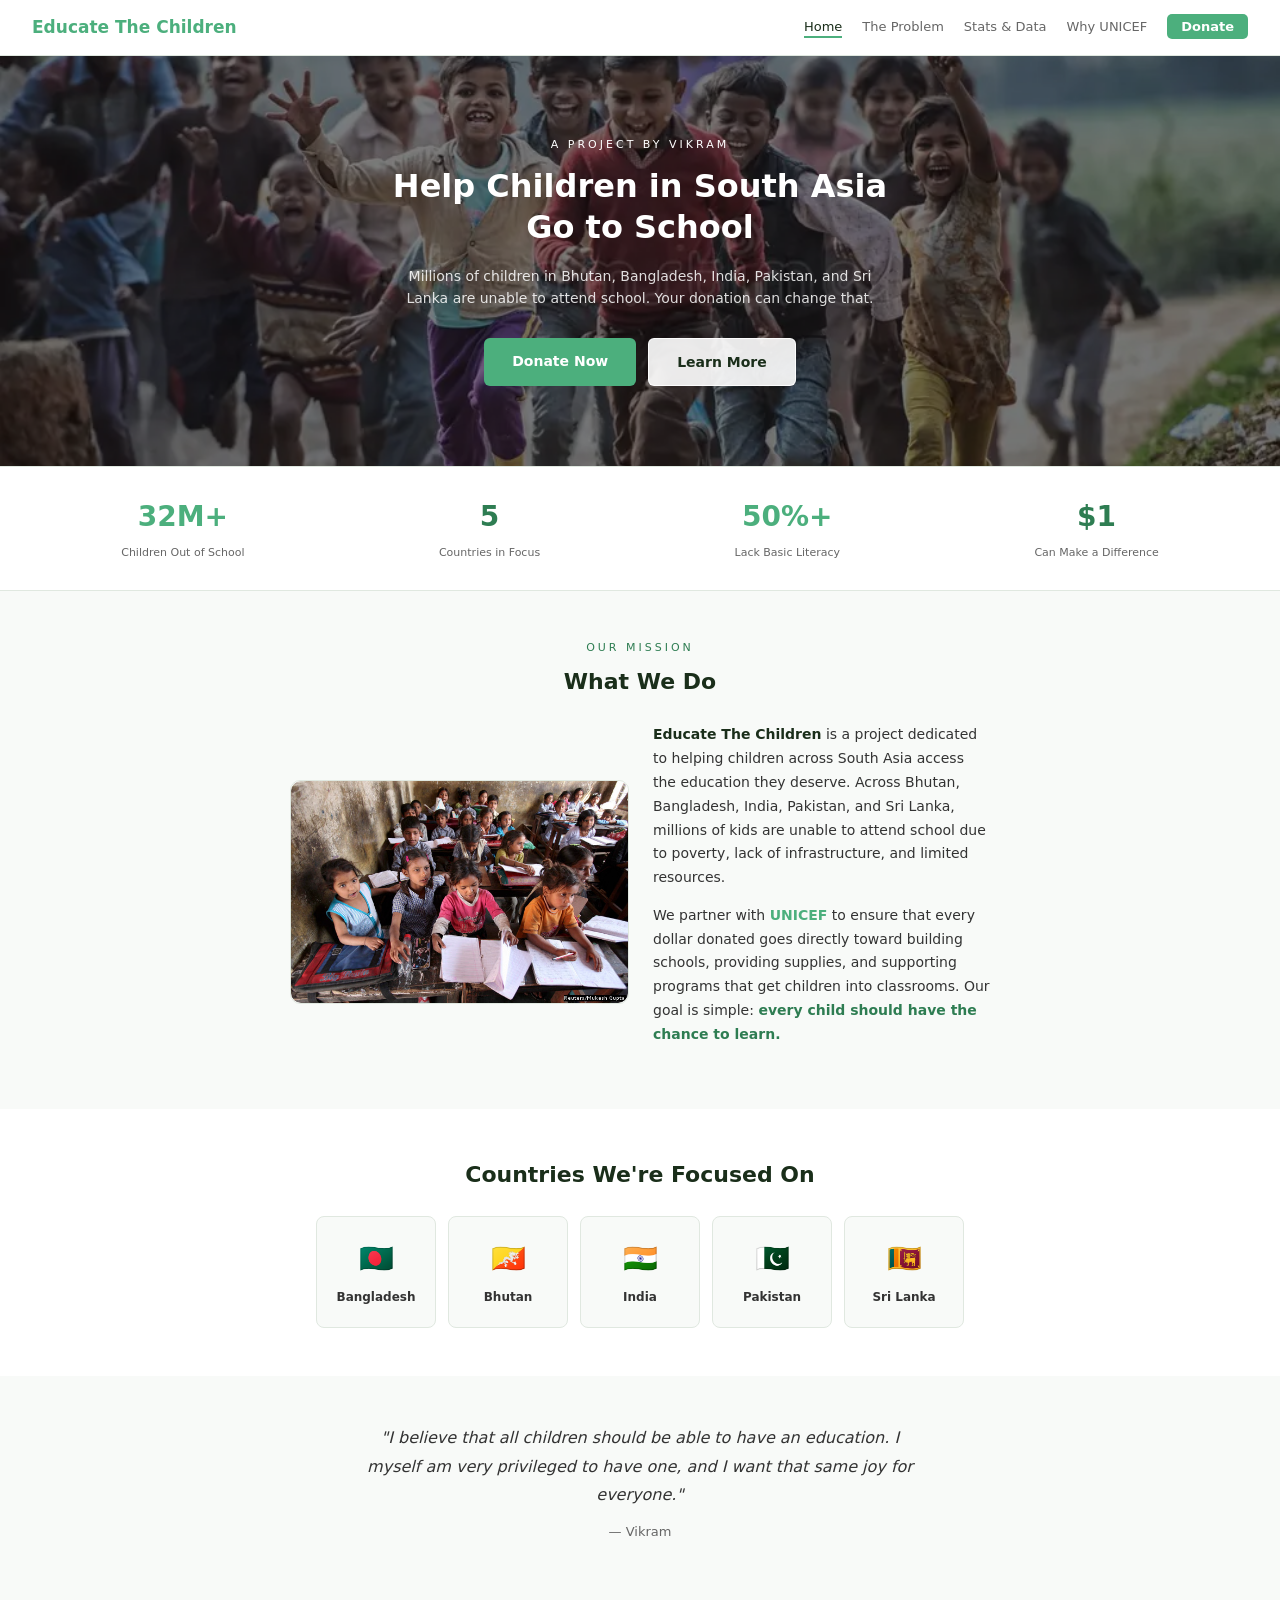
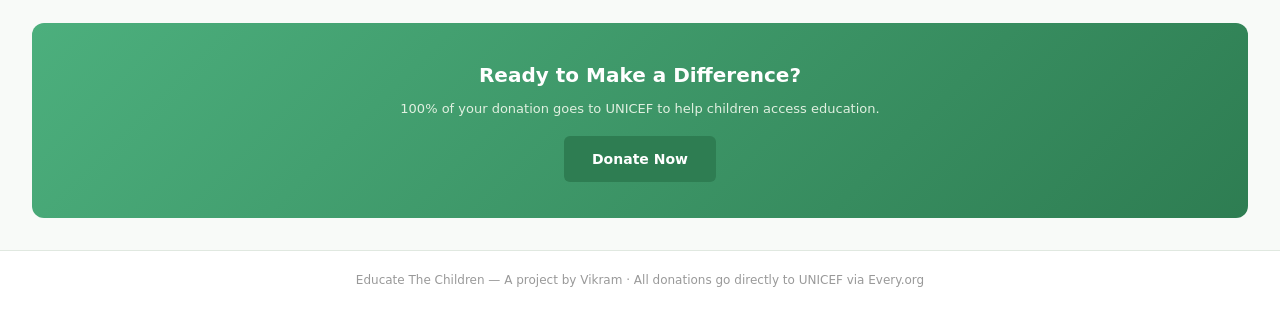
==== index.html @ 7c71a764 "feat: Build Educate The Children donation website 5-page static site to raise awareness and collect " ====
<!DOCTYPE html>
<html lang="en">
<head>
  <meta charset="UTF-8">
  <meta name="viewport" content="width=device-width, initial-scale=1.0">
  <title>Educate The Children — Help Kids in South Asia Go to School</title>
  <link rel="stylesheet" href="css/style.css">
</head>
<body>

  <!-- Navigation -->
  <nav class="nav">
    <a href="index.html" class="nav__logo">Educate The Children</a>
    <button class="nav__toggle" aria-label="Toggle menu">&#9776;</button>
    <ul class="nav__links">
      <li><a href="index.html" class="active">Home</a></li>
      <li><a href="problem.html">The Problem</a></li>
      <li><a href="stats.html">Stats &amp; Data</a></li>
      <li><a href="why-unicef.html">Why UNICEF</a></li>
      <li><a href="donate.html" class="nav__donate">Donate</a></li>
    </ul>
  </nav>

  <!-- Hero Section -->
  <section class="hero hero--image">
    <div class="hero__label">A project by Vikram</div>
    <h1 class="hero__title">Help Children in South Asia<br><span>Go to School</span></h1>
    <p class="hero__subtitle">Millions of children in Bhutan, Bangladesh, India, Pakistan, and Sri Lanka are unable to attend school. Your donation can change that.</p>
    <div class="hero__buttons">
      <a href="donate.html" class="btn btn--primary">Donate Now</a>
      <a href="problem.html" class="btn btn--outline">Learn More</a>
    </div>
  </section>

  <!-- Stats Bar -->
  <section class="stats-bar">
    <div class="stats-bar__item">
      <div class="stats-bar__number stats-bar__number--blue" data-target="32000000">32M+</div>
      <div class="stats-bar__label">Children Out of School</div>
    </div>
    <div class="stats-bar__item">
      <div class="stats-bar__number stats-bar__number--yellow">5</div>
      <div class="stats-bar__label">Countries in Focus</div>
    </div>
    <div class="stats-bar__item">
      <div class="stats-bar__number stats-bar__number--blue">50%+</div>
      <div class="stats-bar__label">Lack Basic Literacy</div>
    </div>
    <div class="stats-bar__item">
      <div class="stats-bar__number stats-bar__number--yellow">$1</div>
      <div class="stats-bar__label">Can Make a Difference</div>
    </div>
  </section>

  <!-- What We Do / Mission Section -->
  <section class="section">
    <div class="container">
      <div class="section__label">Our Mission</div>
      <h2 class="section__title">What We Do</h2>
      <div class="mission">
        <div class="mission__image">
          <img src="images/classroom.png" alt="Children in a classroom in South Asia">
        </div>
        <div class="mission__text">
          <p><strong>Educate The Children</strong> is a project dedicated to helping children across South Asia access the education they deserve. Across Bhutan, Bangladesh, India, Pakistan, and Sri Lanka, millions of kids are unable to attend school due to poverty, lack of infrastructure, and limited resources.</p>
          <p>We partner with <span class="highlight-blue">UNICEF</span> to ensure that every dollar donated goes directly toward building schools, providing supplies, and supporting programs that get children into classrooms. Our goal is simple: <span class="highlight-yellow">every child should have the chance to learn.</span></p>
        </div>
      </div>
    </div>
  </section>

  <!-- Country Cards -->
  <section class="section section--alt">
    <div class="container">
      <h2 class="section__title">Countries We're Focused On</h2>
      <div class="countries">
        <div class="country-card" data-country="bangladesh">
          <div class="country-card__flag">&#127463;&#127465;</div>
          <div class="country-card__name">Bangladesh</div>
        </div>
        <div class="country-card" data-country="bhutan">
          <div class="country-card__flag">&#127463;&#127481;</div>
          <div class="country-card__name">Bhutan</div>
        </div>
        <div class="country-card" data-country="india">
          <div class="country-card__flag">&#127470;&#127475;</div>
          <div class="country-card__name">India</div>
        </div>
        <div class="country-card" data-country="pakistan">
          <div class="country-card__flag">&#127477;&#127472;</div>
          <div class="country-card__name">Pakistan</div>
        </div>
        <div class="country-card" data-country="srilanka">
          <div class="country-card__flag">&#127473;&#127472;</div>
          <div class="country-card__name">Sri Lanka</div>
        </div>
      </div>
    </div>
  </section>

  <!-- Personal Message -->
  <section class="section">
    <div class="container" style="text-align:center;max-width:600px;">
      <p style="font-size:16px;color:var(--text-light);line-height:1.8;font-style:italic;">"I believe that all children should be able to have an education. I myself am very privileged to have one, and I want that same joy for everyone."</p>
      <p style="font-size:13px;color:var(--text-muted);margin-top:12px;">&mdash; Vikram</p>
    </div>
  </section>

  <!-- Country Modal -->
  <div class="modal-overlay" id="country-modal">
    <div class="modal">
      <button class="modal__close">&times;</button>
      <div class="modal__flag" id="modal-flag"></div>
      <h3 class="modal__title" id="modal-title"></h3>
      <p class="modal__text" id="modal-text"></p>
      <div class="modal__stat" id="modal-stat"></div>
    </div>
  </div>

  <!-- CTA Banner -->
  <div class="cta-banner">
    <div class="cta-banner__title">Ready to Make a Difference?</div>
    <div class="cta-banner__text">100% of your donation goes to UNICEF to help children access education.</div>
    <a href="donate.html" class="btn btn--yellow">Donate Now</a>
  </div>

  <!-- Footer -->
  <footer class="footer">
    <p>Educate The Children &mdash; A project by Vikram &middot; All donations go directly to UNICEF via Every.org</p>
  </footer>

  <script src="js/main.js"></script>
</body>
</html>
---- css/style.css ----
/* ===== CSS Variables ===== */
:root {
  --bg-dark: #f8faf8;
  --bg-card: #ffffff;
  --bg-mid: #e0e8e0;
  --text-white: #1a2e1a;
  --text-light: #333;
  --text-muted: #666;
  --text-dim: #999;
  --blue: #4caf7d;
  --yellow: #2e7d52;
  --font: 'Segoe UI', system-ui, -apple-system, sans-serif;
}

/* ===== Reset & Base ===== */
*, *::before, *::after {
  margin: 0;
  padding: 0;
  box-sizing: border-box;
}

html {
  scroll-behavior: smooth;
}

body {
  font-family: var(--font);
  background: var(--bg-dark);
  color: var(--text-light);
  line-height: 1.6;
}

a {
  color: inherit;
  text-decoration: none;
}

img {
  max-width: 100%;
  display: block;
}

/* ===== Navigation ===== */
.nav {
  background: var(--bg-card);
  padding: 14px 32px;
  display: flex;
  align-items: center;
  justify-content: space-between;
  position: sticky;
  top: 0;
  z-index: 100;
  border-bottom: 1px solid var(--bg-mid);
}

.nav__logo {
  color: var(--blue);
  font-weight: bold;
  font-size: 17px;
}

.nav__links {
  display: flex;
  gap: 20px;
  align-items: center;
  font-size: 13px;
  list-style: none;
}

.nav__links a {
  color: var(--text-muted);
  transition: color 0.2s;
}

.nav__links a:hover,
.nav__links a.active {
  color: var(--text-white);
}

.nav__links a.active {
  border-bottom: 2px solid var(--blue);
  padding-bottom: 2px;
}

.nav__donate {
  background: var(--blue);
  color: #fff !important;
  padding: 5px 14px;
  border-radius: 5px;
  font-weight: bold;
  border-bottom: none !important;
}

.nav__donate:hover {
  opacity: 0.9;
}

/* Mobile nav toggle */
.nav__toggle {
  display: none;
  background: none;
  border: none;
  color: var(--text-light);
  font-size: 24px;
  cursor: pointer;
}

/* ===== Footer ===== */
.footer {
  background: var(--bg-card);
  padding: 20px 32px;
  text-align: center;
  border-top: 1px solid var(--bg-mid);
}

.footer p {
  font-size: 12px;
  color: var(--text-dim);
}

/* ===== Layout Helpers ===== */
.container {
  max-width: 900px;
  margin: 0 auto;
  padding: 0 24px;
}

.section {
  padding: 48px 0;
}

.section--alt {
  background: var(--bg-card);
}

.section__label {
  font-size: 11px;
  color: var(--yellow);
  letter-spacing: 3px;
  text-transform: uppercase;
  margin-bottom: 8px;
  text-align: center;
}

.section__title {
  font-size: 22px;
  font-weight: bold;
  color: var(--text-white);
  text-align: center;
  margin-bottom: 24px;
}

/* ===== Hero ===== */
.hero {
  background: linear-gradient(135deg, #e8f5e9 0%, #f1f8f2 50%, #e8f5e9 100%);
  padding: 60px 32px;
  text-align: center;
  position: relative;
}

.hero--image {
  background: url('../images/hero.png') center/cover no-repeat;
  padding: 80px 32px;
}

.hero--image::before {
  content: '';
  position: absolute;
  top: 0;
  left: 0;
  right: 0;
  bottom: 0;
  background: rgba(0, 0, 0, 0.5);
}

.hero--image * {
  position: relative;
  z-index: 1;
}

.hero--image .hero__label,
.hero--image .hero__title,
.hero--image .hero__title span,
.hero--image .hero__subtitle {
  color: #fff;
}

.hero--image .hero__subtitle {
  color: rgba(255, 255, 255, 0.85);
}

.hero__label {
  font-size: 11px;
  color: var(--yellow);
  letter-spacing: 3px;
  text-transform: uppercase;
  margin-bottom: 12px;
}

.hero__title {
  font-size: 32px;
  font-weight: bold;
  color: var(--text-white);
  line-height: 1.3;
}

.hero__title span {
  color: var(--blue);
}

.hero__subtitle {
  font-size: 14px;
  color: var(--text-muted);
  margin-top: 16px;
  max-width: 500px;
  margin-left: auto;
  margin-right: auto;
}

.hero__buttons {
  margin-top: 28px;
  display: flex;
  gap: 12px;
  justify-content: center;
  flex-wrap: wrap;
}

/* ===== Buttons ===== */
.btn {
  display: inline-block;
  padding: 12px 28px;
  border-radius: 6px;
  font-size: 14px;
  font-weight: bold;
  cursor: pointer;
  transition: opacity 0.2s;
  border: none;
}

.btn:hover {
  opacity: 0.9;
}

.btn--primary {
  background: var(--blue);
  color: #fff;
}

.btn--outline {
  background: rgba(255, 255, 255, 0.9);
  color: #1a2e1a;
  border: 1px solid rgba(255, 255, 255, 0.9);
  font-weight: bold;
}

.btn--yellow {
  background: var(--yellow);
  color: #fff;
}

/* ===== Stats Bar ===== */
.stats-bar {
  background: var(--bg-card);
  padding: 28px 32px;
  display: flex;
  justify-content: space-around;
  flex-wrap: wrap;
  gap: 16px;
  border-top: 1px solid var(--bg-mid);
  border-bottom: 1px solid var(--bg-mid);
}

.stats-bar__item {
  text-align: center;
}

.stats-bar__number {
  font-size: 28px;
  font-weight: bold;
}

.stats-bar__number--blue {
  color: var(--blue);
}

.stats-bar__number--yellow {
  color: var(--yellow);
}

.stats-bar__label {
  font-size: 11px;
  color: var(--text-muted);
  margin-top: 4px;
}

/* ===== Country Cards ===== */
.countries {
  display: flex;
  gap: 12px;
  justify-content: center;
  flex-wrap: wrap;
}

.country-card {
  background: var(--bg-dark);
  border: 1px solid var(--bg-mid);
  border-radius: 8px;
  padding: 20px 16px;
  text-align: center;
  width: 120px;
  transition: transform 0.2s, border-color 0.2s;
}

.country-card:hover {
  transform: translateY(-4px);
  border-color: var(--blue);
}

.country-card__flag {
  font-size: 28px;
}

.country-card__name {
  font-size: 12px;
  color: var(--text-light);
  margin-top: 6px;
  font-weight: bold;
}

/* ===== CTA Banner ===== */
.cta-banner {
  background: linear-gradient(135deg, var(--blue), #2e7d52);
  padding: 36px 32px;
  text-align: center;
  margin: 32px;
  border-radius: 12px;
}

.cta-banner__title {
  font-size: 20px;
  font-weight: bold;
  color: #fff;
}

.cta-banner__text {
  font-size: 13px;
  color: #e0f0e0;
  margin-top: 8px;
}

.cta-banner .btn {
  margin-top: 16px;
}

/* ===== Mission / What We Do ===== */
.mission {
  display: flex;
  gap: 24px;
  max-width: 700px;
  margin: 0 auto;
  align-items: center;
}

.mission__image {
  flex: 1;
  background: var(--bg-card);
  border-radius: 10px;
  min-height: 180px;
  display: flex;
  align-items: center;
  justify-content: center;
  border: 1px solid var(--bg-mid);
  overflow: hidden;
}

.mission__image img {
  width: 100%;
  height: 100%;
  object-fit: cover;
  border-radius: 10px;
}

.mission__text {
  flex: 1;
}

.mission__text p {
  font-size: 14px;
  color: var(--text-light);
  line-height: 1.7;
  margin-bottom: 14px;
}

.mission__text strong {
  color: var(--text-white);
}

.mission__text .highlight-blue {
  color: var(--blue);
  font-weight: bold;
}

.mission__text .highlight-yellow {
  color: var(--yellow);
  font-weight: bold;
}

/* ===== Barrier Cards (The Problem page) ===== */
.barrier {
  display: flex;
  gap: 20px;
  align-items: flex-start;
  margin-bottom: 36px;
  max-width: 700px;
  margin-left: auto;
  margin-right: auto;
}

.barrier__icon {
  font-size: 36px;
  min-width: 50px;
  text-align: center;
}

.barrier__content h3 {
  font-size: 18px;
  color: var(--text-white);
  margin-bottom: 8px;
}

.barrier__content p {
  font-size: 14px;
  color: var(--text-light);
  line-height: 1.7;
  margin-bottom: 8px;
}

.barrier__stat {
  font-size: 13px;
  color: var(--blue);
  font-weight: bold;
}

/* ===== Quote Hero ===== */
.quote-hero {
  background: linear-gradient(135deg, #e8f5e9 0%, #f1f8f2 50%, #e8f5e9 100%);
  padding: 60px 32px;
  text-align: center;
}

.quote-hero__text {
  font-size: 22px;
  color: var(--text-white);
  font-style: italic;
  max-width: 600px;
  margin: 0 auto;
  line-height: 1.6;
}

.quote-hero__attribution {
  font-size: 13px;
  color: var(--text-muted);
  margin-top: 16px;
}

/* ===== Charts (Stats page) ===== */
.charts-row {
  display: flex;
  gap: 24px;
  margin-bottom: 32px;
}

.chart-card {
  background: var(--bg-card);
  border: 1px solid var(--bg-mid);
  border-radius: 10px;
  padding: 24px;
  flex: 1;
}

.chart-card--full {
  flex: none;
  width: 100%;
}

.chart-card__title {
  font-size: 15px;
  font-weight: bold;
  color: var(--text-white);
  margin-bottom: 16px;
  text-align: center;
}

.chart-card canvas {
  width: 100% !important;
  max-height: 300px;
}

.chart-card__takeaway {
  font-size: 13px;
  color: var(--yellow);
  text-align: center;
  margin-top: 12px;
  font-style: italic;
}

.chart-card__source {
  font-size: 11px;
  color: var(--text-dim);
  text-align: center;
  margin-top: 6px;
}

/* ===== Fact Cards ===== */
.facts-grid {
  display: grid;
  grid-template-columns: repeat(3, 1fr);
  gap: 16px;
}

.fact-card {
  background: var(--bg-card);
  border: 1px solid var(--bg-mid);
  border-radius: 10px;
  padding: 24px;
  text-align: center;
}

.fact-card__number {
  font-size: 32px;
  font-weight: bold;
  color: var(--blue);
  margin-bottom: 8px;
}

.fact-card__text {
  font-size: 14px;
  color: var(--text-light);
  line-height: 1.5;
}

.fact-card__source {
  font-size: 11px;
  color: var(--text-dim);
  margin-top: 10px;
}

@media (max-width: 768px) {
  .facts-grid {
    grid-template-columns: 1fr;
  }
}

/* ===== Why UNICEF page ===== */
.info-section {
  max-width: 700px;
  margin: 0 auto 40px;
}

.info-section h3 {
  font-size: 18px;
  color: var(--text-white);
  margin-bottom: 12px;
}

.info-section p {
  font-size: 14px;
  color: var(--text-light);
  line-height: 1.7;
}

.info-section ul {
  list-style: none;
  margin-top: 12px;
}

.info-section ul li {
  font-size: 14px;
  color: var(--text-light);
  padding: 8px 0;
  border-bottom: 1px solid var(--bg-mid);
}

.info-section ul li::before {
  content: "✓ ";
  color: var(--blue);
  font-weight: bold;
}

/* ===== Donate page ===== */
.donate-message {
  font-size: 16px;
  color: var(--text-light);
  text-align: center;
  max-width: 500px;
  margin: 0 auto 32px;
}

.donation-amounts {
  display: flex;
  gap: 16px;
  justify-content: center;
  flex-wrap: wrap;
  margin-bottom: 40px;
}

.donation-card {
  background: var(--bg-card);
  border: 1px solid var(--bg-mid);
  border-radius: 10px;
  padding: 20px;
  text-align: center;
  width: 160px;
  transition: transform 0.2s, border-color 0.2s;
}

.donation-card:hover {
  transform: translateY(-4px);
  border-color: var(--yellow);
}

.donation-card__amount {
  font-size: 28px;
  font-weight: bold;
  color: var(--yellow);
  margin-bottom: 8px;
}

.donation-card__impact {
  font-size: 13px;
  color: var(--text-light);
}

.donate-widget {
  max-width: 500px;
  margin: 0 auto;
  background: var(--bg-card);
  border-radius: 10px;
  padding: 24px;
  border: 1px solid var(--bg-mid);
  text-align: center;
}

/* ===== Modal ===== */
.modal-overlay {
  display: none;
  position: fixed;
  top: 0;
  left: 0;
  right: 0;
  bottom: 0;
  background: rgba(0, 0, 0, 0.4);
  z-index: 200;
  align-items: center;
  justify-content: center;
}

.modal-overlay.open {
  display: flex;
}

.modal {
  background: var(--bg-card);
  border: 1px solid var(--bg-mid);
  border-radius: 12px;
  padding: 32px;
  max-width: 420px;
  width: 90%;
  text-align: center;
  position: relative;
  animation: modalIn 0.25s ease;
}

@keyframes modalIn {
  from { opacity: 0; transform: scale(0.9) translateY(10px); }
  to { opacity: 1; transform: scale(1) translateY(0); }
}

.modal__close {
  position: absolute;
  top: 12px;
  right: 16px;
  background: none;
  border: none;
  color: var(--text-muted);
  font-size: 24px;
  cursor: pointer;
}

.modal__close:hover {
  color: var(--text-white);
}

.modal__flag {
  font-size: 48px;
  margin-bottom: 12px;
}

.modal__title {
  font-size: 20px;
  color: var(--text-white);
  margin-bottom: 12px;
}

.modal__text {
  font-size: 14px;
  color: var(--text-light);
  line-height: 1.7;
  margin-bottom: 16px;
}

.modal__stat {
  font-size: 13px;
  color: var(--yellow);
  font-weight: bold;
}

.country-card {
  cursor: pointer;
}

/* ===== Responsive ===== */
@media (max-width: 768px) {
  .nav__links {
    display: none;
    flex-direction: column;
    position: absolute;
    top: 100%;
    left: 0;
    right: 0;
    background: var(--bg-card);
    padding: 16px;
    gap: 12px;
    border-bottom: 1px solid var(--bg-mid);
  }

  .nav__links.open {
    display: flex;
  }

  .nav__toggle {
    display: block;
  }

  .hero__title {
    font-size: 24px;
  }

  .stats-bar {
    flex-direction: column;
    gap: 20px;
  }

  .mission {
    flex-direction: column;
  }

  .charts-row {
    flex-direction: column;
  }

  .countries {
    gap: 8px;
  }

  .country-card {
    width: 100px;
  }

  .cta-banner {
    margin: 16px;
  }

  .donation-amounts {
    flex-direction: column;
    align-items: center;
  }
}
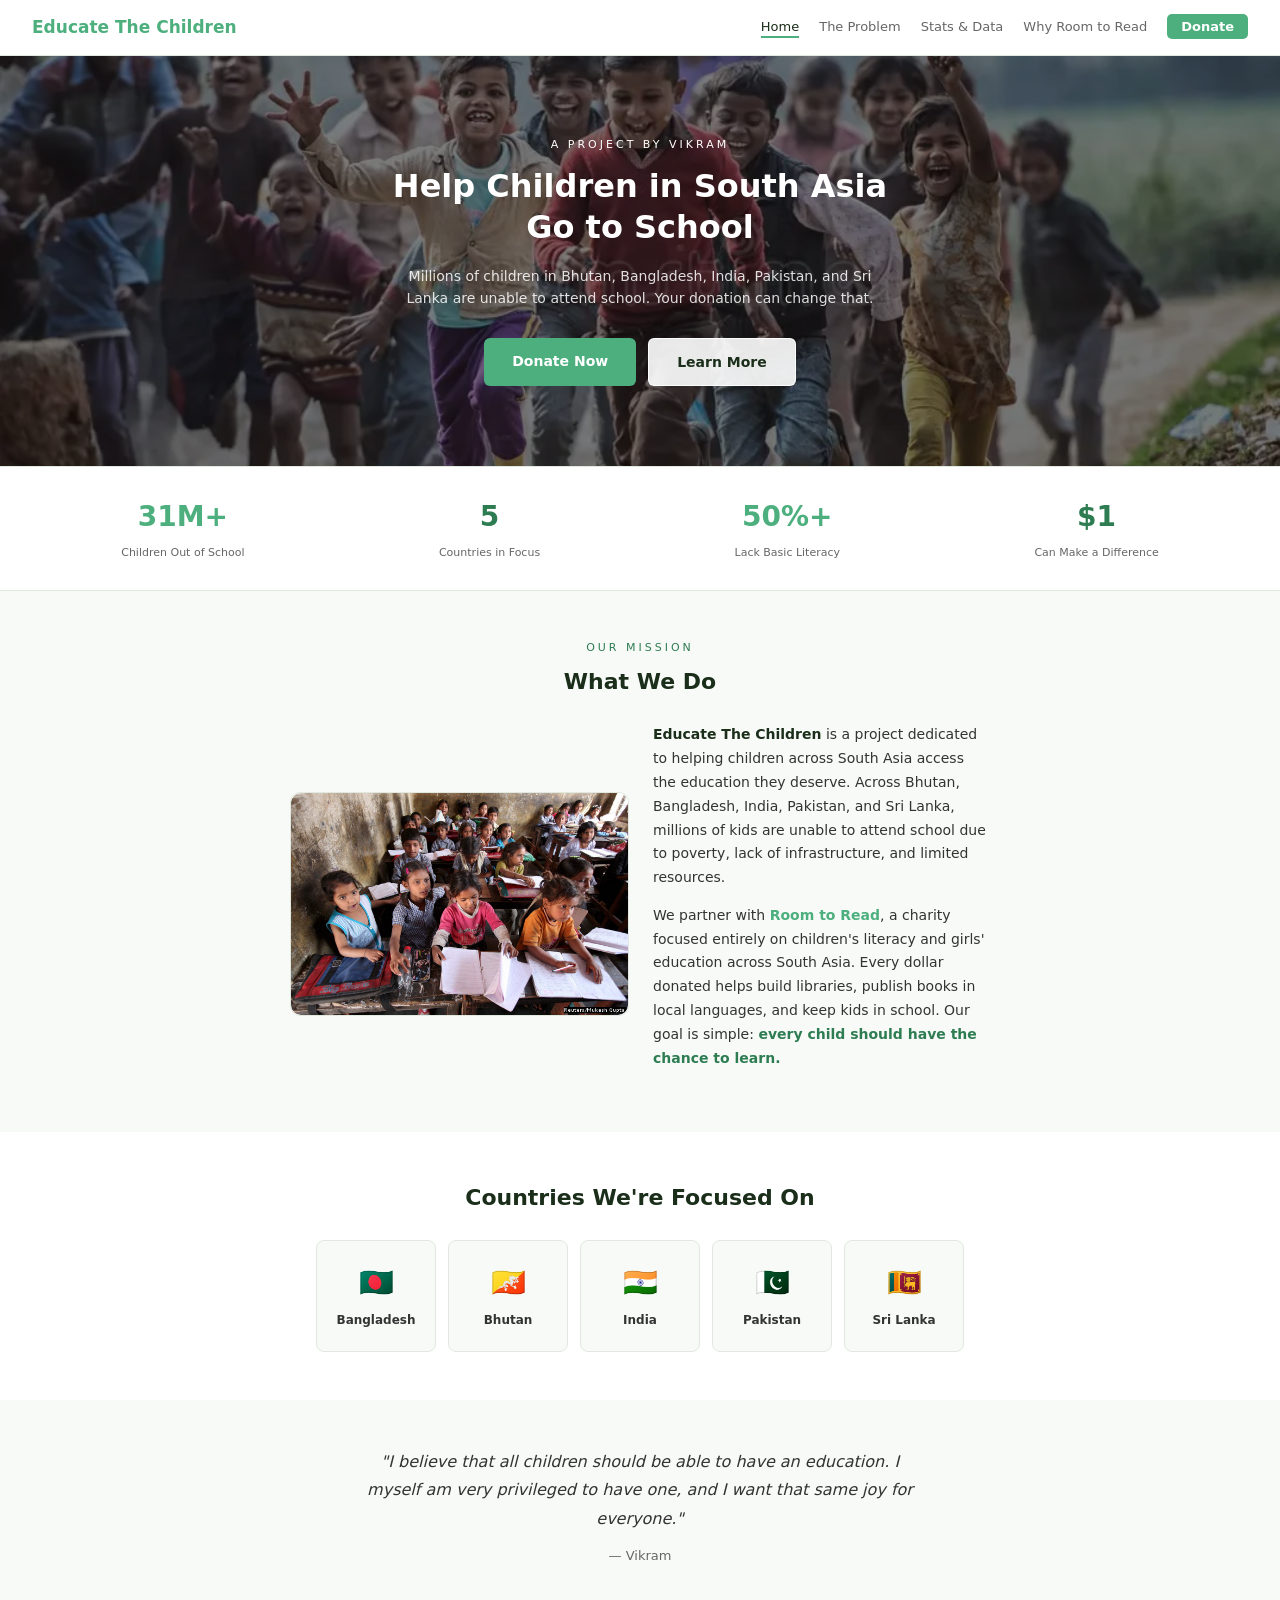
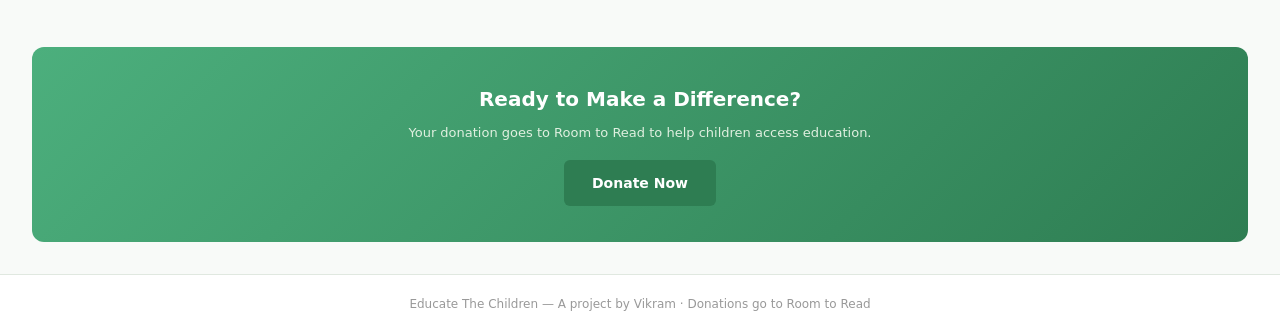
==== commit 22fdd03d: "feat: Switch charity partner to Room to Read and add click counter Replace UNICEF/Every.org with Roo" ====
--- a/index.html
+++ b/index.html
@@ -16,7 +16,7 @@
       <li><a href="index.html" class="active">Home</a></li>
       <li><a href="problem.html">The Problem</a></li>
       <li><a href="stats.html">Stats &amp; Data</a></li>
-      <li><a href="why-unicef.html">Why UNICEF</a></li>
+      <li><a href="why-room-to-read.html">Why Room to Read</a></li>
       <li><a href="donate.html" class="nav__donate">Donate</a></li>
     </ul>
   </nav>
@@ -63,7 +63,7 @@
         </div>
         <div class="mission__text">
           <p><strong>Educate The Children</strong> is a project dedicated to helping children across South Asia access the education they deserve. Across Bhutan, Bangladesh, India, Pakistan, and Sri Lanka, millions of kids are unable to attend school due to poverty, lack of infrastructure, and limited resources.</p>
-          <p>We partner with <span class="highlight-blue">UNICEF</span> to ensure that every dollar donated goes directly toward building schools, providing supplies, and supporting programs that get children into classrooms. Our goal is simple: <span class="highlight-yellow">every child should have the chance to learn.</span></p>
+          <p>We partner with <span class="highlight-blue">Room to Read</span>, a charity focused entirely on children's literacy and girls' education across South Asia. Every dollar donated helps build libraries, publish books in local languages, and keep kids in school. Our goal is simple: <span class="highlight-yellow">every child should have the chance to learn.</span></p>
         </div>
       </div>
     </div>
@@ -120,13 +120,13 @@
   <!-- CTA Banner -->
   <div class="cta-banner">
     <div class="cta-banner__title">Ready to Make a Difference?</div>
-    <div class="cta-banner__text">100% of your donation goes to UNICEF to help children access education.</div>
+    <div class="cta-banner__text">Your donation goes to Room to Read to help children access education.</div>
     <a href="donate.html" class="btn btn--yellow">Donate Now</a>
   </div>
 
   <!-- Footer -->
   <footer class="footer">
-    <p>Educate The Children &mdash; A project by Vikram &middot; All donations go directly to UNICEF via Every.org</p>
+    <p>Educate The Children &mdash; A project by Vikram &middot; Donations go to Room to Read</p>
   </footer>
 
   <script src="js/main.js"></script>
--- a/css/style.css
+++ b/css/style.css
@@ -551,7 +551,7 @@
   }
 }
 
-/* ===== Why UNICEF page ===== */
+/* ===== Why Room to Read page ===== */
 .info-section {
   max-width: 700px;
   margin: 0 auto 40px;
@@ -619,6 +619,12 @@
   border-color: var(--yellow);
 }
 
+.donation-card__icon {
+  font-size: 36px;
+  margin-bottom: 8px;
+  line-height: 1;
+}
+
 .donation-card__amount {
   font-size: 28px;
   font-weight: bold;
@@ -629,6 +635,85 @@
 .donation-card__impact {
   font-size: 13px;
   color: var(--text-light);
+}
+
+.click-counter {
+  display: inline-flex;
+  align-items: center;
+  gap: 10px;
+  background: var(--bg-card);
+  border: 1px solid var(--bg-mid);
+  border-radius: 30px;
+  padding: 10px 20px;
+  margin: 0 auto 28px;
+  font-size: 14px;
+  color: var(--text-light);
+}
+
+.click-counter__icon {
+  font-size: 18px;
+}
+
+.click-counter strong {
+  color: var(--yellow);
+  font-weight: bold;
+}
+
+/* Wrapper to center the inline-flex counter */
+.container > .click-counter {
+  display: flex;
+  width: fit-content;
+}
+
+.donate-widget__logo-panel {
+  background: #1a2332;
+  border-radius: 10px;
+  padding: 24px;
+  margin-bottom: 20px;
+  display: flex;
+  justify-content: center;
+}
+
+.donate-widget__logo {
+  display: block;
+  max-width: 140px;
+  height: auto;
+}
+
+.donate-widget__about {
+  font-size: 14px;
+  color: var(--text-light);
+  line-height: 1.6;
+  margin-bottom: 24px;
+  text-align: left;
+}
+
+.trust-badges {
+  margin-top: 28px;
+  padding-top: 20px;
+  border-top: 1px solid var(--bg-mid);
+  display: flex;
+  align-items: center;
+  gap: 16px;
+  justify-content: center;
+  flex-wrap: wrap;
+}
+
+.trust-badge {
+  width: 72px;
+  height: 72px;
+  background: #fff;
+  border-radius: 8px;
+  padding: 4px;
+  flex-shrink: 0;
+}
+
+.trust-badges__text {
+  font-size: 12px;
+  color: var(--text-muted);
+  max-width: 260px;
+  text-align: left;
+  line-height: 1.5;
 }
 
 .donate-widget {
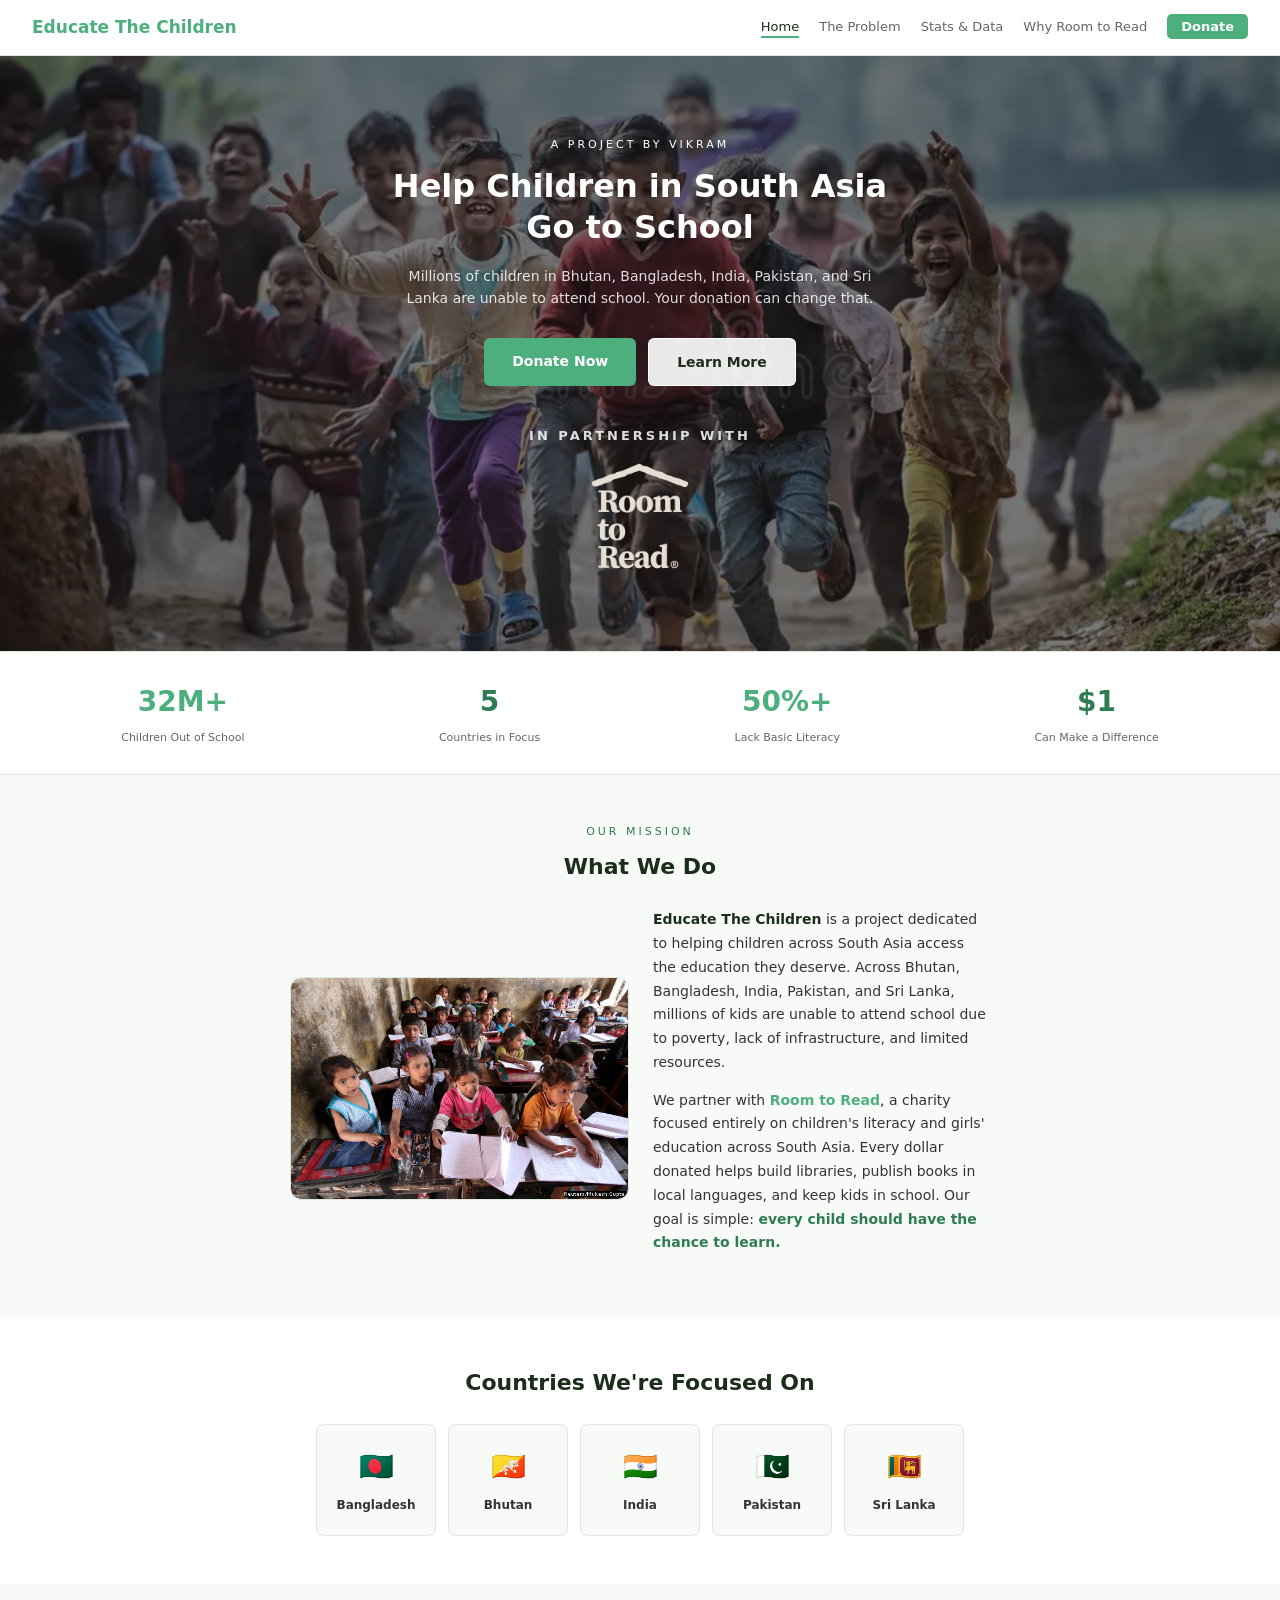
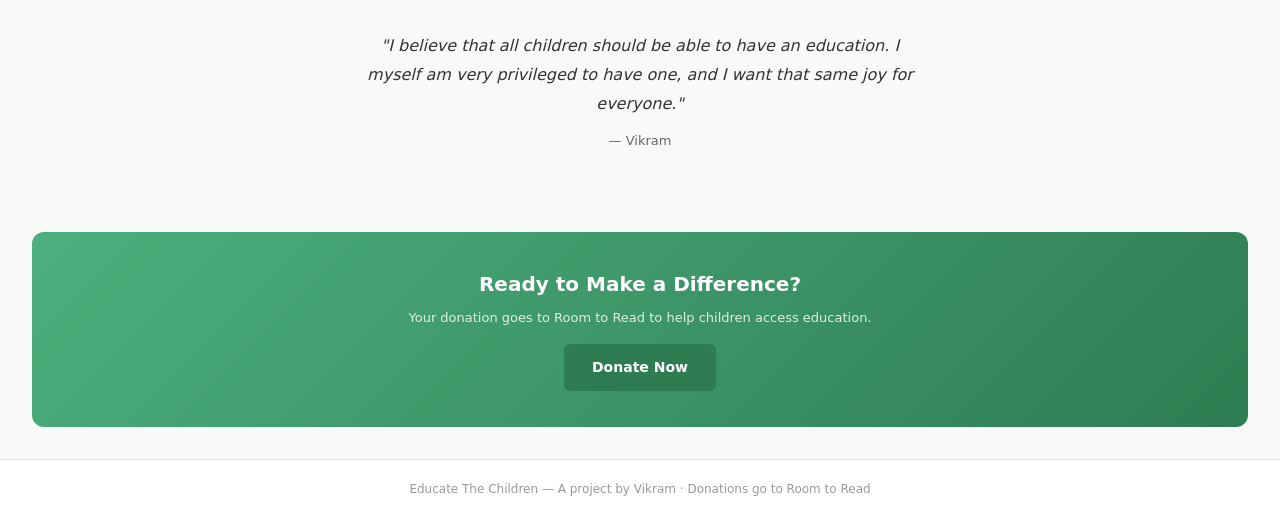
==== commit f5eb2fc3: "feat: Add Room to Read partnership logo to homepage hero Co-Authored-By: Claude Opus 4.7 (1M context" ====
--- a/index.html
+++ b/index.html
@@ -3,7 +3,7 @@
 <head>
   <meta charset="UTF-8">
   <meta name="viewport" content="width=device-width, initial-scale=1.0">
-  <title>Educate The Children — Help Kids in South Asia Go to School</title>
+  <title>Vikram's Educate The Children — Help Kids in South Asia Go to School</title>
   <link rel="stylesheet" href="css/style.css">
 </head>
 <body>
@@ -29,6 +29,10 @@
     <div class="hero__buttons">
       <a href="donate.html" class="btn btn--primary">Donate Now</a>
       <a href="problem.html" class="btn btn--outline">Learn More</a>
+    </div>
+    <div class="hero__partner">
+      <span class="hero__partner-label">In partnership with</span>
+      <img src="images/roomtoread-logo.png" alt="Room to Read" class="hero__partner-logo">
     </div>
   </section>
 
--- a/css/style.css
+++ b/css/style.css
@@ -187,6 +187,29 @@
 
 .hero--image .hero__subtitle {
   color: rgba(255, 255, 255, 0.85);
+}
+
+.hero__partner {
+  margin-top: 40px;
+  display: flex;
+  flex-direction: column;
+  align-items: center;
+  gap: 14px;
+}
+
+.hero__partner-label {
+  font-size: 13px;
+  letter-spacing: 3px;
+  text-transform: uppercase;
+  color: rgba(255, 255, 255, 0.85);
+  font-weight: 600;
+}
+
+.hero__partner-logo {
+  height: 110px;
+  width: auto;
+  opacity: 1;
+  filter: drop-shadow(0 4px 12px rgba(0, 0, 0, 0.3));
 }
 
 .hero__label {
